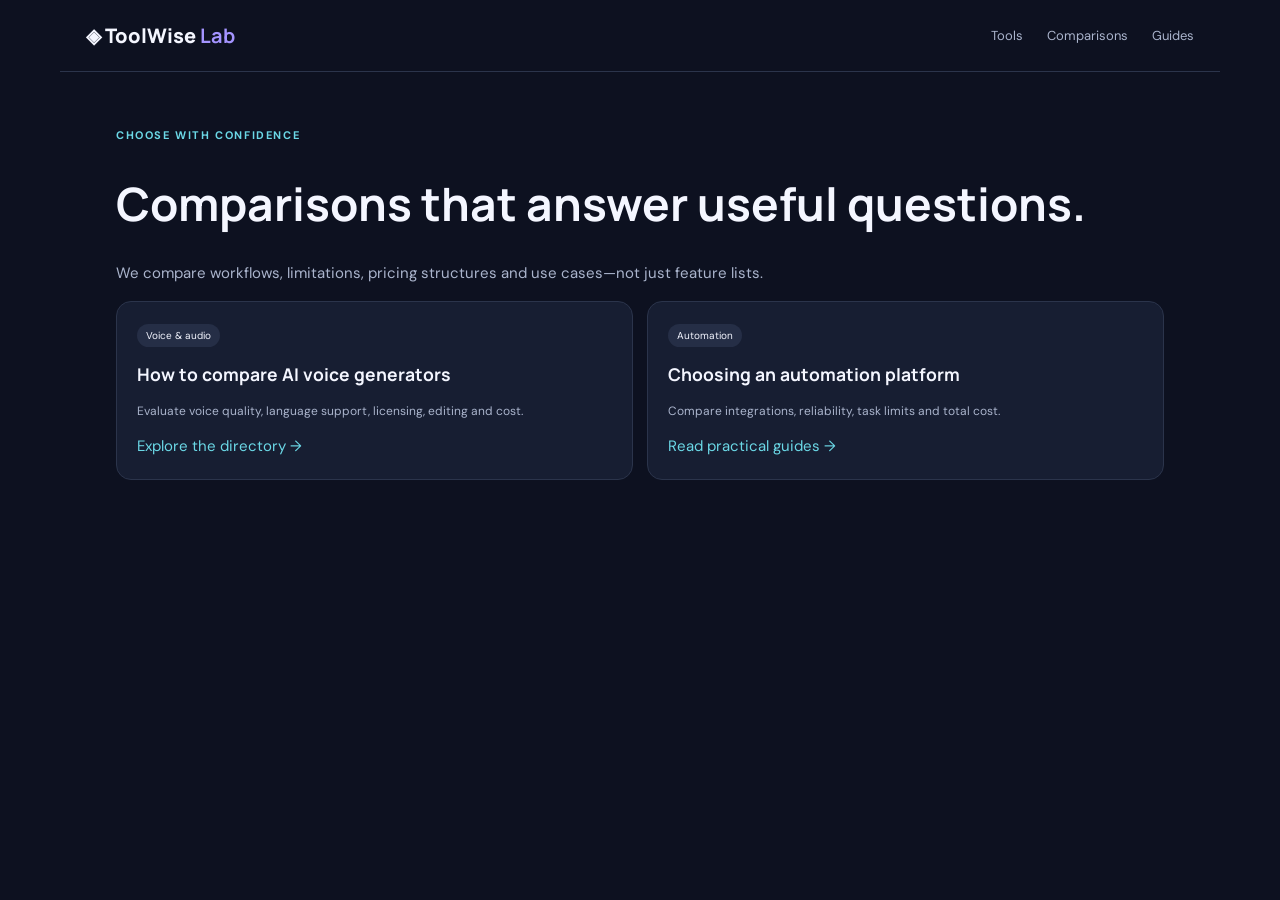
==== comparisons/index.html @ 9c136334 "Add ToolWise Lab content pages" ====
<!doctype html><html lang="en"><head><meta charset="utf-8"><meta name="viewport" content="width=device-width,initial-scale=1"><title>AI Software Comparisons — ToolWise Lab</title><link rel="stylesheet" href="../assets/css/style.css"></head><body><header><a class="brand" href="../index.html">◈ ToolWise <b>Lab</b></a><nav><a href="../tools/index.html">Tools</a><a href="index.html">Comparisons</a><a href="../guides/index.html">Guides</a></nav></header><main class="page"><span class="eyebrow">Choose with confidence</span><h1>Comparisons that answer useful questions.</h1><p>We compare workflows, limitations, pricing structures and use cases—not just feature lists.</p><div class="articlegrid"><article class="card"><span class="tag">Voice & audio</span><h3>How to compare AI voice generators</h3><p>Evaluate voice quality, language support, licensing, editing and cost.</p><a href="../tools/index.html">Explore the directory →</a></article><article class="card"><span class="tag">Automation</span><h3>Choosing an automation platform</h3><p>Compare integrations, reliability, task limits and total cost.</p><a href="../guides/index.html">Read practical guides →</a></article></div></main></body></html>
---- assets/css/style.css ----
@import url('https://fonts.googleapis.com/css2?family=DM+Sans:wght@400;600;700&family=Manrope:wght@600;700;800&display=swap');:root{--bg:#0d1120;--panel:#171e32;--text:#f4f6ff;--muted:#aab4cc;--line:#2b344b;--purple:#a494ff;--cyan:#6bd8e6}*{box-sizing:border-box}body{margin:0;background:var(--bg);color:var(--text);font:15px 'DM Sans',sans-serif;line-height:1.65}a{color:inherit;text-decoration:none}header,footer{max-width:1160px;margin:auto;padding:22px 26px;display:flex;justify-content:space-between;align-items:center;border-bottom:1px solid var(--line)}.brand{font:800 20px Manrope}.brand b,h1 em{color:var(--purple)}nav,footer div{display:flex;gap:24px;color:var(--muted);font-size:13px}.menu{display:none;background:none;color:white;border:0;font-size:24px}.hero{max-width:1160px;margin:auto;padding:80px 26px;min-height:470px;display:grid;grid-template-columns:1.1fr .9fr;align-items:center;gap:30px}.eyebrow{color:var(--cyan);font-size:11px;font-weight:700;text-transform:uppercase;letter-spacing:1.6px}h1,h2,h3{font-family:Manrope;line-height:1.15}h1{font-size:clamp(42px,6vw,68px)}h2{font-size:32px}p{color:var(--muted)}.btn{display:inline-block;margin-top:17px;padding:13px 18px;border-radius:10px;background:linear-gradient(110deg,#a494ff,#6bd8e6);color:#101426;font-weight:700}.hero-art{height:300px;display:grid;place-items:center;background:radial-gradient(ellipse,rgba(144,124,255,.2),transparent 65%)}.orb{width:150px;height:150px;border-radius:40px;background:linear-gradient(145deg,#33335f,#17233a);border:1px solid #7169ad;display:grid;place-content:center;text-align:center;font:800 52px Manrope;transform:rotate(-8deg)}.orb small{font:10px 'DM Sans';letter-spacing:4px;color:var(--cyan)}section:not(.hero){max-width:1160px;margin:auto;padding:45px 26px}.heading{display:flex;justify-content:space-between;align-items:end}.heading>a,.card a{color:var(--cyan)}.grid{display:grid;gap:14px}.four{grid-template-columns:repeat(4,1fr)}.tile,.card,.panel,.toolrow{background:var(--panel);border:1px solid var(--line);border-radius:15px;padding:20px}.tile{font-size:23px;color:var(--purple);min-height:140px}.tile b,.tile small{display:block}.tile b{font-size:14px;color:white;margin-top:12px}.tile small,.card p{font-size:12px;color:var(--muted)}.tag{font-size:10px;background:#252e46;padding:5px 9px;border-radius:20px}.note,.disclaimer{font-size:12px;color:var(--muted)}.callout{display:flex;justify-content:space-between;align-items:center;gap:25px;background:#1c203c;border-radius:18px;margin-bottom:60px!important}.page{max-width:1100px;margin:auto;padding:50px 26px}.page h1{font-size:46px}.panel{margin:15px 0}.panel li{color:var(--muted)}.search{width:100%;padding:13px;border-radius:9px;background:var(--panel);border:1px solid var(--line);color:white;font:inherit}.toolrow{margin:10px 0;display:flex;justify-content:space-between;gap:10px}.toolrow p{margin:3px 0;font-size:12px}.articlegrid{display:grid;grid-template-columns:repeat(2,1fr);gap:14px}.disclaimer{border-left:3px solid #ffb66e;padding:13px;background:#ffb66e10}footer{border-top:1px solid var(--line);border-bottom:0;flex-wrap:wrap}footer small{width:100%;color:#7f8aa5}@media(max-width:760px){.hero{grid-template-columns:1fr;padding-top:45px}.four{grid-template-columns:repeat(2,1fr)}.articlegrid{grid-template-columns:1fr}.menu{display:block}nav{display:none;position:absolute;top:65px;left:0;right:0;background:#171e32;padding:20px;flex-direction:column;z-index:3}nav.open{display:flex}.callout{align-items:flex-start;flex-direction:column}header{padding:17px 20px}.page{padding:35px 20px}footer div{flex-wrap:wrap}}@media(max-width:440px){.four{grid-template-columns:1fr}}
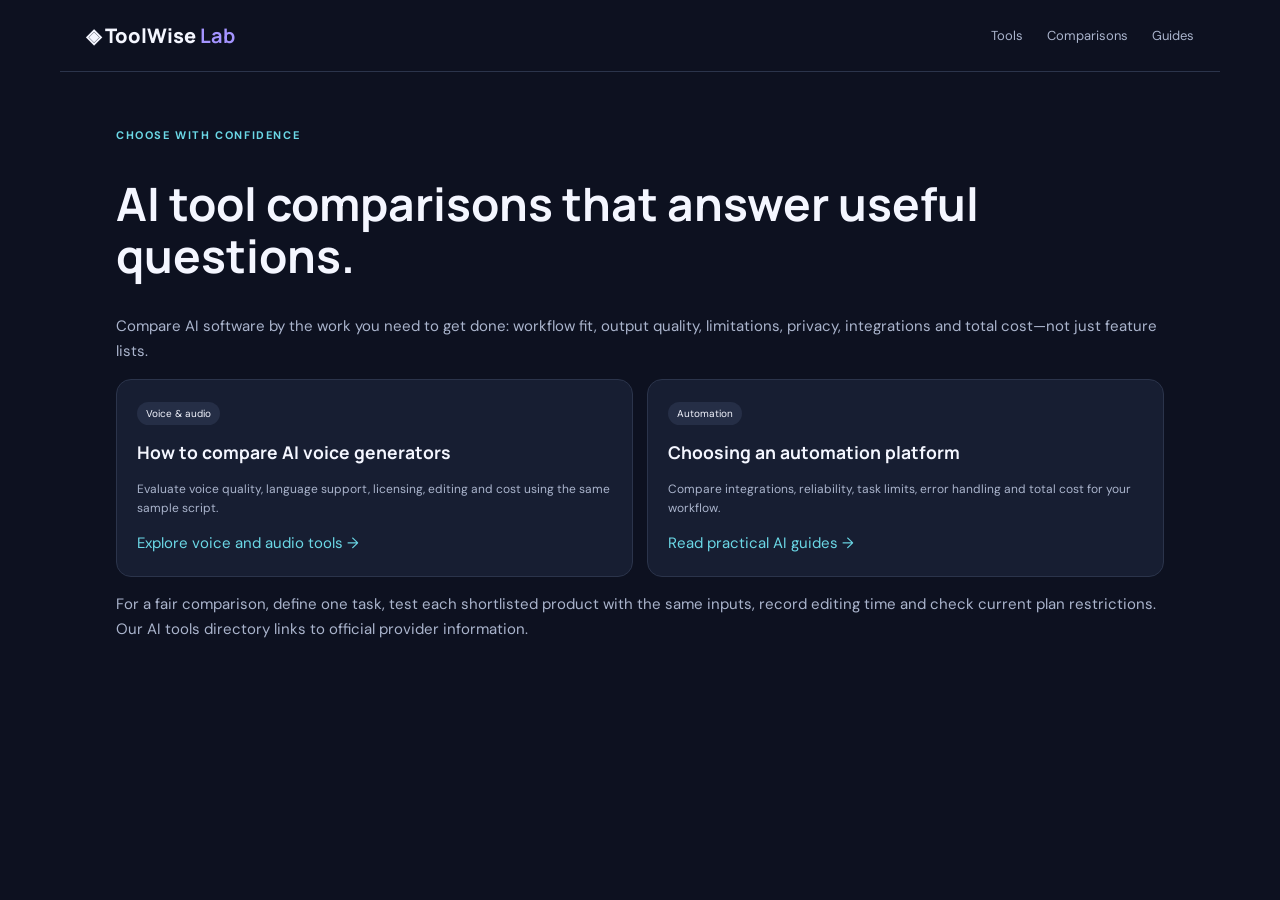
==== commit b7cb4fa4: "Improve SEO titles, descriptions and page content" ====
--- a/comparisons/index.html
+++ b/comparisons/index.html
@@ -1 +1 @@
-<!doctype html><html lang="en"><head><meta charset="utf-8"><meta name="viewport" content="width=device-width,initial-scale=1"><title>AI Software Comparisons — ToolWise Lab</title><link rel="stylesheet" href="../assets/css/style.css"></head><body><header><a class="brand" href="../index.html">◈ ToolWise <b>Lab</b></a><nav><a href="../tools/index.html">Tools</a><a href="index.html">Comparisons</a><a href="../guides/index.html">Guides</a></nav></header><main class="page"><span class="eyebrow">Choose with confidence</span><h1>Comparisons that answer useful questions.</h1><p>We compare workflows, limitations, pricing structures and use cases—not just feature lists.</p><div class="articlegrid"><article class="card"><span class="tag">Voice & audio</span><h3>How to compare AI voice generators</h3><p>Evaluate voice quality, language support, licensing, editing and cost.</p><a href="../tools/index.html">Explore the directory →</a></article><article class="card"><span class="tag">Automation</span><h3>Choosing an automation platform</h3><p>Compare integrations, reliability, task limits and total cost.</p><a href="../guides/index.html">Read practical guides →</a></article></div></main></body></html>+<!doctype html><html lang="en"><head><meta charset="utf-8"><meta name="viewport" content="width=device-width,initial-scale=1"><meta name="description" content="Learn how to compare AI tools by real-world tasks, output quality, privacy, integrations, usage limits and total cost before choosing software."><meta name="robots" content="index,follow"><title>AI Tool Comparisons: Choose Software with Confidence | ToolWise Lab</title><link rel="stylesheet" href="../assets/css/style.css"></head><body><header><a class="brand" href="../index.html">◈ ToolWise <b>Lab</b></a><nav><a href="../tools/index.html">Tools</a><a href="index.html">Comparisons</a><a href="../guides/index.html">Guides</a></nav></header><main class="page"><span class="eyebrow">Choose with confidence</span><h1>AI tool comparisons that answer useful questions.</h1><p>Compare AI software by the work you need to get done: workflow fit, output quality, limitations, privacy, integrations and total cost—not just feature lists.</p><div class="articlegrid"><article class="card"><span class="tag">Voice & audio</span><h3>How to compare AI voice generators</h3><p>Evaluate voice quality, language support, licensing, editing and cost using the same sample script.</p><a href="../tools/index.html">Explore voice and audio tools →</a></article><article class="card"><span class="tag">Automation</span><h3>Choosing an automation platform</h3><p>Compare integrations, reliability, task limits, error handling and total cost for your workflow.</p><a href="../guides/index.html">Read practical AI guides →</a></article></div><p>For a fair comparison, define one task, test each shortlisted product with the same inputs, record editing time and check current plan restrictions. Our <a href="../tools/index.html">AI tools directory</a> links to official provider information.</p></main></body></html>
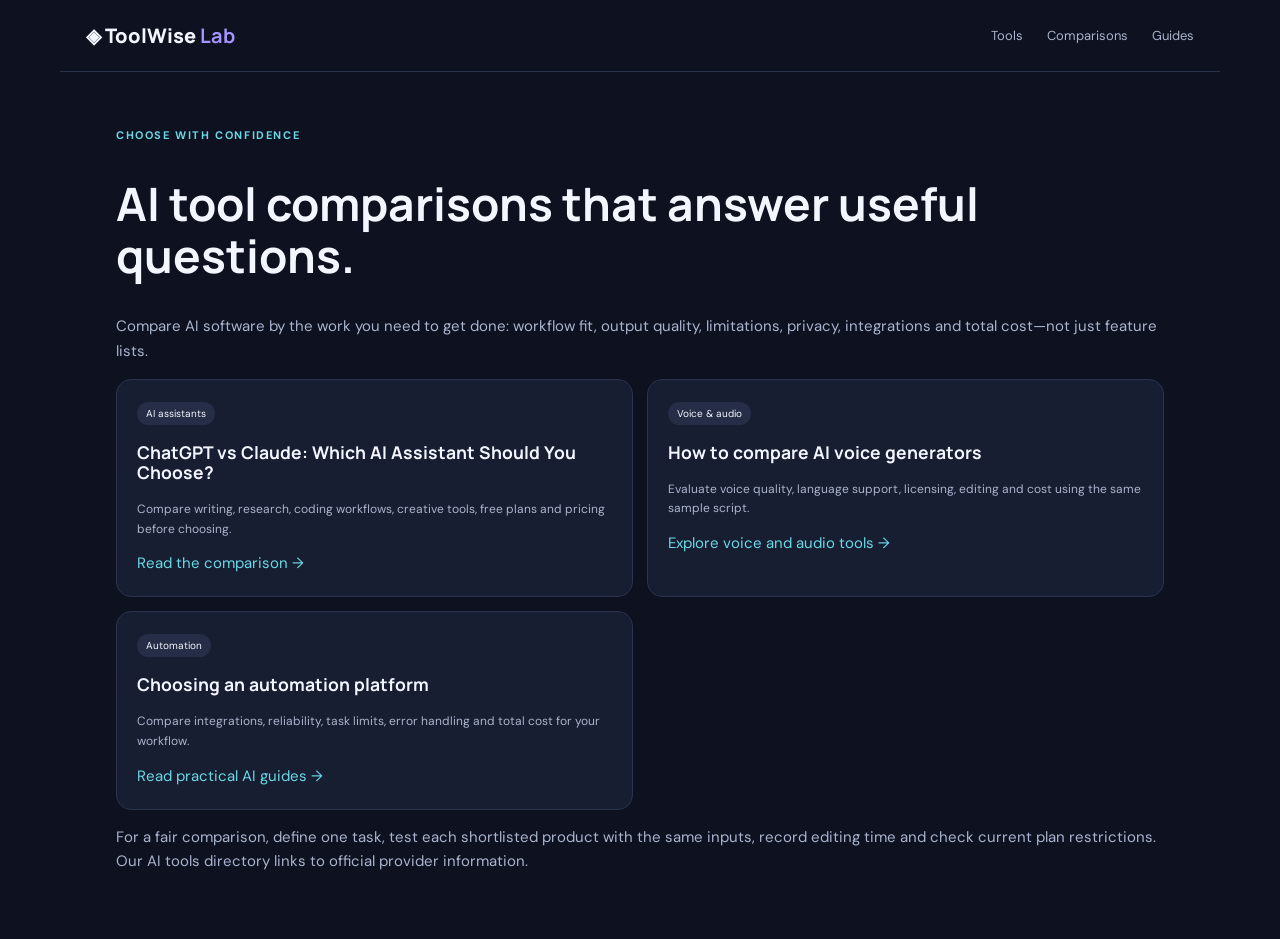
==== commit 7dc59d28: "Link ChatGPT vs Claude comparison" ====
--- a/comparisons/index.html
+++ b/comparisons/index.html
@@ -1 +1 @@
-<!doctype html><html lang="en"><head><meta charset="utf-8"><meta name="viewport" content="width=device-width,initial-scale=1"><meta name="description" content="Learn how to compare AI tools by real-world tasks, output quality, privacy, integrations, usage limits and total cost before choosing software."><meta name="robots" content="index,follow"><title>AI Tool Comparisons: Choose Software with Confidence | ToolWise Lab</title><link rel="stylesheet" href="../assets/css/style.css"></head><body><header><a class="brand" href="../index.html">◈ ToolWise <b>Lab</b></a><nav><a href="../tools/index.html">Tools</a><a href="index.html">Comparisons</a><a href="../guides/index.html">Guides</a></nav></header><main class="page"><span class="eyebrow">Choose with confidence</span><h1>AI tool comparisons that answer useful questions.</h1><p>Compare AI software by the work you need to get done: workflow fit, output quality, limitations, privacy, integrations and total cost—not just feature lists.</p><div class="articlegrid"><article class="card"><span class="tag">Voice & audio</span><h3>How to compare AI voice generators</h3><p>Evaluate voice quality, language support, licensing, editing and cost using the same sample script.</p><a href="../tools/index.html">Explore voice and audio tools →</a></article><article class="card"><span class="tag">Automation</span><h3>Choosing an automation platform</h3><p>Compare integrations, reliability, task limits, error handling and total cost for your workflow.</p><a href="../guides/index.html">Read practical AI guides →</a></article></div><p>For a fair comparison, define one task, test each shortlisted product with the same inputs, record editing time and check current plan restrictions. Our <a href="../tools/index.html">AI tools directory</a> links to official provider information.</p></main></body></html>+<!doctype html><html lang="en"><head><meta charset="utf-8"><meta name="viewport" content="width=device-width,initial-scale=1"><meta name="description" content="Learn how to compare AI tools by real-world tasks, output quality, privacy, integrations, usage limits and total cost before choosing software."><meta name="robots" content="index,follow"><title>AI Tool Comparisons: Choose Software with Confidence | ToolWise Lab</title><link rel="stylesheet" href="../assets/css/style.css"></head><body><header><a class="brand" href="../index.html">◈ ToolWise <b>Lab</b></a><nav><a href="../tools/index.html">Tools</a><a href="index.html">Comparisons</a><a href="../guides/index.html">Guides</a></nav></header><main class="page"><span class="eyebrow">Choose with confidence</span><h1>AI tool comparisons that answer useful questions.</h1><p>Compare AI software by the work you need to get done: workflow fit, output quality, limitations, privacy, integrations and total cost—not just feature lists.</p><div class="articlegrid"><article class="card"><span class="tag">AI assistants</span><h3>ChatGPT vs Claude: Which AI Assistant Should You Choose?</h3><p>Compare writing, research, coding workflows, creative tools, free plans and pricing before choosing.</p><a href="chatgpt-vs-claude.html">Read the comparison →</a></article><article class="card"><span class="tag">Voice & audio</span><h3>How to compare AI voice generators</h3><p>Evaluate voice quality, language support, licensing, editing and cost using the same sample script.</p><a href="../tools/index.html">Explore voice and audio tools →</a></article><article class="card"><span class="tag">Automation</span><h3>Choosing an automation platform</h3><p>Compare integrations, reliability, task limits, error handling and total cost for your workflow.</p><a href="../guides/index.html">Read practical AI guides →</a></article></div><p>For a fair comparison, define one task, test each shortlisted product with the same inputs, record editing time and check current plan restrictions. Our <a href="../tools/index.html">AI tools directory</a> links to official provider information.</p></main></body></html>
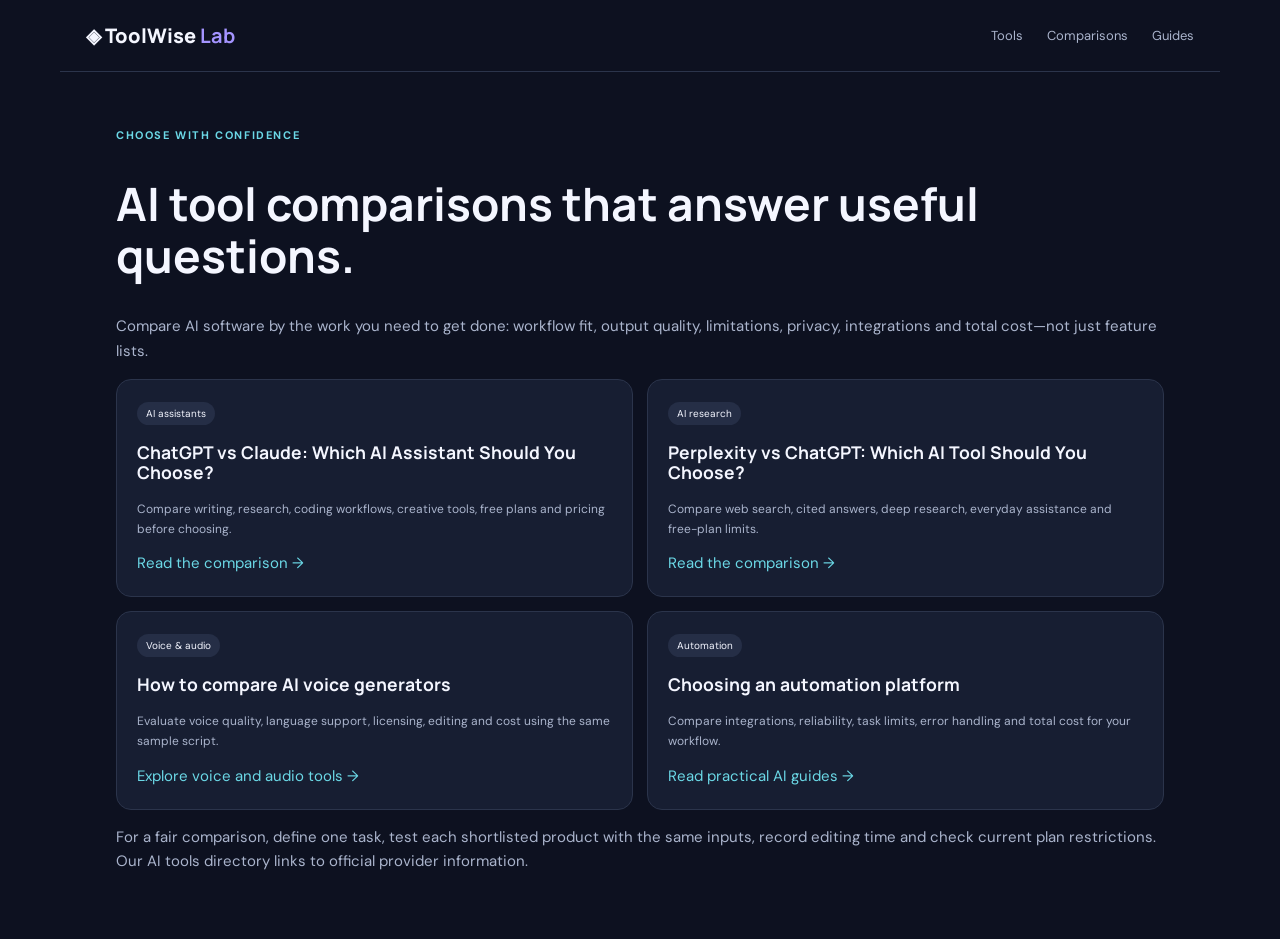
==== commit c3d2b1a1: "Link Perplexity vs ChatGPT comparison" ====
--- a/comparisons/index.html
+++ b/comparisons/index.html
@@ -1 +1 @@
-<!doctype html><html lang="en"><head><meta charset="utf-8"><meta name="viewport" content="width=device-width,initial-scale=1"><meta name="description" content="Learn how to compare AI tools by real-world tasks, output quality, privacy, integrations, usage limits and total cost before choosing software."><meta name="robots" content="index,follow"><title>AI Tool Comparisons: Choose Software with Confidence | ToolWise Lab</title><link rel="stylesheet" href="../assets/css/style.css"></head><body><header><a class="brand" href="../index.html">◈ ToolWise <b>Lab</b></a><nav><a href="../tools/index.html">Tools</a><a href="index.html">Comparisons</a><a href="../guides/index.html">Guides</a></nav></header><main class="page"><span class="eyebrow">Choose with confidence</span><h1>AI tool comparisons that answer useful questions.</h1><p>Compare AI software by the work you need to get done: workflow fit, output quality, limitations, privacy, integrations and total cost—not just feature lists.</p><div class="articlegrid"><article class="card"><span class="tag">AI assistants</span><h3>ChatGPT vs Claude: Which AI Assistant Should You Choose?</h3><p>Compare writing, research, coding workflows, creative tools, free plans and pricing before choosing.</p><a href="chatgpt-vs-claude.html">Read the comparison →</a></article><article class="card"><span class="tag">Voice & audio</span><h3>How to compare AI voice generators</h3><p>Evaluate voice quality, language support, licensing, editing and cost using the same sample script.</p><a href="../tools/index.html">Explore voice and audio tools →</a></article><article class="card"><span class="tag">Automation</span><h3>Choosing an automation platform</h3><p>Compare integrations, reliability, task limits, error handling and total cost for your workflow.</p><a href="../guides/index.html">Read practical AI guides →</a></article></div><p>For a fair comparison, define one task, test each shortlisted product with the same inputs, record editing time and check current plan restrictions. Our <a href="../tools/index.html">AI tools directory</a> links to official provider information.</p></main></body></html>+<!doctype html><html lang="en"><head><meta charset="utf-8"><meta name="viewport" content="width=device-width,initial-scale=1"><meta name="description" content="Learn how to compare AI tools by real-world tasks, output quality, privacy, integrations, usage limits and total cost before choosing software."><meta name="robots" content="index,follow"><link rel="canonical" href="https://lausan05.github.io/toolwise-lab/comparisons/"><meta property="og:type" content="website"><meta property="og:title" content="AI Tool Comparisons: Choose Software with Confidence | ToolWise Lab"><meta property="og:description" content="Learn how to compare AI tools by real-world tasks, output quality, privacy, integrations, usage limits and total cost before choosing software."><meta property="og:url" content="https://lausan05.github.io/toolwise-lab/comparisons/"><meta property="og:site_name" content="ToolWise Lab"><meta name="twitter:card" content="summary"><meta name="twitter:title" content="AI Tool Comparisons: Choose Software with Confidence | ToolWise Lab"><meta name="twitter:description" content="Learn how to compare AI tools by real-world tasks, output quality, privacy, integrations, usage limits and total cost before choosing software."><title>AI Tool Comparisons: Choose Software with Confidence | ToolWise Lab</title><link rel="stylesheet" href="../assets/css/style.css"></head><body><header><a class="brand" href="../index.html">◈ ToolWise <b>Lab</b></a><nav><a href="../tools/index.html">Tools</a><a href="index.html">Comparisons</a><a href="../guides/index.html">Guides</a></nav></header><main class="page"><span class="eyebrow">Choose with confidence</span><h1>AI tool comparisons that answer useful questions.</h1><p>Compare AI software by the work you need to get done: workflow fit, output quality, limitations, privacy, integrations and total cost—not just feature lists.</p><div class="articlegrid"><article class="card"><span class="tag">AI assistants</span><h3>ChatGPT vs Claude: Which AI Assistant Should You Choose?</h3><p>Compare writing, research, coding workflows, creative tools, free plans and pricing before choosing.</p><a href="chatgpt-vs-claude.html">Read the comparison →</a></article><article class="card"><span class="tag">AI research</span><h3>Perplexity vs ChatGPT: Which AI Tool Should You Choose?</h3><p>Compare web search, cited answers, deep research, everyday assistance and free-plan limits.</p><a href="perplexity-vs-chatgpt.html">Read the comparison →</a></article><article class="card"><span class="tag">Voice & audio</span><h3>How to compare AI voice generators</h3><p>Evaluate voice quality, language support, licensing, editing and cost using the same sample script.</p><a href="../tools/index.html">Explore voice and audio tools →</a></article><article class="card"><span class="tag">Automation</span><h3>Choosing an automation platform</h3><p>Compare integrations, reliability, task limits, error handling and total cost for your workflow.</p><a href="../guides/index.html">Read practical AI guides →</a></article></div><p>For a fair comparison, define one task, test each shortlisted product with the same inputs, record editing time and check current plan restrictions. Our <a href="../tools/index.html">AI tools directory</a> links to official provider information.</p></main></body></html>
--- a/assets/css/style.css
+++ b/assets/css/style.css
@@ -1 +1,124 @@
-@import url('https://fonts.googleapis.com/css2?family=DM+Sans:wght@400;600;700&family=Manrope:wght@600;700;800&display=swap');:root{--bg:#0d1120;--panel:#171e32;--text:#f4f6ff;--muted:#aab4cc;--line:#2b344b;--purple:#a494ff;--cyan:#6bd8e6}*{box-sizing:border-box}body{margin:0;background:var(--bg);color:var(--text);font:15px 'DM Sans',sans-serif;line-height:1.65}a{color:inherit;text-decoration:none}header,footer{max-width:1160px;margin:auto;padding:22px 26px;display:flex;justify-content:space-between;align-items:center;border-bottom:1px solid var(--line)}.brand{font:800 20px Manrope}.brand b,h1 em{color:var(--purple)}nav,footer div{display:flex;gap:24px;color:var(--muted);font-size:13px}.menu{display:none;background:none;color:white;border:0;font-size:24px}.hero{max-width:1160px;margin:auto;padding:80px 26px;min-height:470px;display:grid;grid-template-columns:1.1fr .9fr;align-items:center;gap:30px}.eyebrow{color:var(--cyan);font-size:11px;font-weight:700;text-transform:uppercase;letter-spacing:1.6px}h1,h2,h3{font-family:Manrope;line-height:1.15}h1{font-size:clamp(42px,6vw,68px)}h2{font-size:32px}p{color:var(--muted)}.btn{display:inline-block;margin-top:17px;padding:13px 18px;border-radius:10px;background:linear-gradient(110deg,#a494ff,#6bd8e6);color:#101426;font-weight:700}.hero-art{height:300px;display:grid;place-items:center;background:radial-gradient(ellipse,rgba(144,124,255,.2),transparent 65%)}.orb{width:150px;height:150px;border-radius:40px;background:linear-gradient(145deg,#33335f,#17233a);border:1px solid #7169ad;display:grid;place-content:center;text-align:center;font:800 52px Manrope;transform:rotate(-8deg)}.orb small{font:10px 'DM Sans';letter-spacing:4px;color:var(--cyan)}section:not(.hero){max-width:1160px;margin:auto;padding:45px 26px}.heading{display:flex;justify-content:space-between;align-items:end}.heading>a,.card a{color:var(--cyan)}.grid{display:grid;gap:14px}.four{grid-template-columns:repeat(4,1fr)}.tile,.card,.panel,.toolrow{background:var(--panel);border:1px solid var(--line);border-radius:15px;padding:20px}.tile{font-size:23px;color:var(--purple);min-height:140px}.tile b,.tile small{display:block}.tile b{font-size:14px;color:white;margin-top:12px}.tile small,.card p{font-size:12px;color:var(--muted)}.tag{font-size:10px;background:#252e46;padding:5px 9px;border-radius:20px}.note,.disclaimer{font-size:12px;color:var(--muted)}.callout{display:flex;justify-content:space-between;align-items:center;gap:25px;background:#1c203c;border-radius:18px;margin-bottom:60px!important}.page{max-width:1100px;margin:auto;padding:50px 26px}.page h1{font-size:46px}.panel{margin:15px 0}.panel li{color:var(--muted)}.search{width:100%;padding:13px;border-radius:9px;background:var(--panel);border:1px solid var(--line);color:white;font:inherit}.toolrow{margin:10px 0;display:flex;justify-content:space-between;gap:10px}.toolrow p{margin:3px 0;font-size:12px}.articlegrid{display:grid;grid-template-columns:repeat(2,1fr);gap:14px}.disclaimer{border-left:3px solid #ffb66e;padding:13px;background:#ffb66e10}footer{border-top:1px solid var(--line);border-bottom:0;flex-wrap:wrap}footer small{width:100%;color:#7f8aa5}@media(max-width:760px){.hero{grid-template-columns:1fr;padding-top:45px}.four{grid-template-columns:repeat(2,1fr)}.articlegrid{grid-template-columns:1fr}.menu{display:block}nav{display:none;position:absolute;top:65px;left:0;right:0;background:#171e32;padding:20px;flex-direction:column;z-index:3}nav.open{display:flex}.callout{align-items:flex-start;flex-direction:column}header{padding:17px 20px}.page{padding:35px 20px}footer div{flex-wrap:wrap}}@media(max-width:440px){.four{grid-template-columns:1fr}}+@import url('https://fonts.googleapis.com/css2?family=DM+Sans:wght@400;600;700&family=Manrope:wght@600;700;800&display=swap');:root{--bg:#0d1120;--panel:#171e32;--text:#f4f6ff;--muted:#aab4cc;--line:#2b344b;--purple:#a494ff;--cyan:#6bd8e6}*{box-sizing:border-box}body{margin:0;background:var(--bg);color:var(--text);font:15px 'DM Sans',sans-serif;line-height:1.65}a{color:inherit;text-decoration:none}header,footer{max-width:1160px;margin:auto;padding:22px 26px;display:flex;justify-content:space-between;align-items:center;border-bottom:1px solid var(--line)}.brand{font:800 20px Manrope}.brand b,h1 em{color:var(--purple)}nav,footer div{display:flex;gap:24px;color:var(--muted);font-size:13px}.menu{display:none;background:none;color:white;border:0;font-size:24px}.hero{max-width:1160px;margin:auto;padding:80px 26px;min-height:470px;display:grid;grid-template-columns:1.1fr .9fr;align-items:center;gap:30px}.eyebrow{color:var(--cyan);font-size:11px;font-weight:700;text-transform:uppercase;letter-spacing:1.6px}h1,h2,h3{font-family:Manrope;line-height:1.15}h1{font-size:clamp(42px,6vw,68px)}h2{font-size:32px}p{color:var(--muted)}.btn{display:inline-block;margin-top:17px;padding:13px 18px;border-radius:10px;background:linear-gradient(110deg,#a494ff,#6bd8e6);color:#101426;font-weight:700}.hero-art{height:300px;display:grid;place-items:center;background:radial-gradient(ellipse,rgba(144,124,255,.2),transparent 65%)}.orb{width:150px;height:150px;border-radius:40px;background:linear-gradient(145deg,#33335f,#17233a);border:1px solid #7169ad;display:grid;place-content:center;text-align:center;font:800 52px Manrope;transform:rotate(-8deg)}.orb small{font:10px 'DM Sans';letter-spacing:4px;color:var(--cyan)}section:not(.hero){max-width:1160px;margin:auto;padding:45px 26px}.heading{display:flex;justify-content:space-between;align-items:end}.heading>a,.card a{color:var(--cyan)}.grid{display:grid;gap:14px}.four{grid-template-columns:repeat(4,1fr)}.tile,.card,.panel,.toolrow{background:var(--panel);border:1px solid var(--line);border-radius:15px;padding:20px}.tile{font-size:23px;color:var(--purple);min-height:140px}.tile b,.tile small{display:block}.tile b{font-size:14px;color:white;margin-top:12px}.tile small,.card p{font-size:12px;color:var(--muted)}.tag{font-size:10px;background:#252e46;padding:5px 9px;border-radius:20px}.note,.disclaimer{font-size:12px;color:var(--muted)}.callout{display:flex;justify-content:space-between;align-items:center;gap:20px;padding:16px 24px!important;background:#1c203c;border-radius:18px;margin-bottom:32px!important}.callout h2{font-size:26px;margin:5px 0}.callout p{font-size:13px;margin:5px 0}.callout .btn{margin-top:0;flex:0 0 auto}.page{max-width:1100px;margin:auto;padding:50px 26px}.page h1{font-size:46px}.panel{margin:15px 0}.panel li{color:var(--muted)}.search{width:100%;padding:13px;border-radius:9px;background:var(--panel);border:1px solid var(--line);color:white;font:inherit}.toolrow{margin:10px 0;display:flex;justify-content:space-between;gap:10px}.toolrow p{margin:3px 0;font-size:12px}.articlegrid{display:grid;grid-template-columns:repeat(2,1fr);gap:14px}.disclaimer{border-left:3px solid #ffb66e;padding:13px;background:#ffb66e10}footer{border-top:1px solid var(--line);border-bottom:0;flex-wrap:wrap}footer small{width:100%;color:#7f8aa5}@media(max-width:760px){.hero{grid-template-columns:1fr;padding-top:45px}.four{grid-template-columns:repeat(2,1fr)}.articlegrid{grid-template-columns:1fr}.menu{display:block}nav{display:none;position:absolute;top:65px;left:0;right:0;background:#171e32;padding:20px;flex-direction:column;z-index:3}nav.open{display:flex}.callout{align-items:flex-start;flex-direction:column}header{padding:17px 20px}.page{padding:35px 20px}footer div{flex-wrap:wrap}}@media(max-width:440px){.four{grid-template-columns:1fr}}
+
+/* Editorial comparison page */
+.comparison-page{max-width:1040px;padding-top:38px}
+.comparison-page .compare-hero{position:relative;overflow:hidden;padding:38px 34px;margin:18px 0 24px;border:1px solid #41456d;border-radius:24px;background:radial-gradient(circle at 88% 12%,rgba(107,216,230,.18),transparent 28%),radial-gradient(circle at 10% 100%,rgba(164,148,255,.2),transparent 36%),linear-gradient(135deg,#1c2440,#171b32 72%);box-shadow:0 20px 60px #05081466}
+.comparison-page .compare-hero:after{content:"";position:absolute;width:190px;height:190px;border:1px solid #a494ff55;border-radius:50%;right:-48px;bottom:-100px;box-shadow:0 0 0 22px #a494ff0b,0 0 0 45px #6bd8e608}
+.comparison-page .compare-hero h1{max-width:760px;font-size:clamp(36px,5vw,56px);margin:14px 0}
+.comparison-page .compare-hero p{max-width:760px;font-size:16px}
+.comparison-page .brand-pills{display:flex;gap:10px;flex-wrap:wrap;margin:22px 0 4px}
+.comparison-page .brand-pills span{border:1px solid #ffffff24;background:#ffffff0b;border-radius:999px;padding:7px 13px;font-size:12px;font-weight:700;color:#f4f6ff}
+.comparison-page .brand-pills b{color:var(--cyan);padding:0 5px}
+.comparison-page .quick-panel{padding:26px 28px;border-color:#655c9c;background:linear-gradient(135deg,#242746,#171e32)}
+.comparison-page .quick-panel h2{margin-top:0}
+.comparison-page .quick-grid{display:grid;grid-template-columns:repeat(3,1fr);gap:12px;margin-top:18px}
+.comparison-page .quick-pick{padding:16px;border:1px solid #ffffff18;border-radius:14px;background:#ffffff08}
+.comparison-page .quick-pick strong{display:block;color:#fff;margin-bottom:6px}
+.comparison-page .quick-pick p{font-size:13px;margin:0}
+.comparison-page .section-heading{display:flex;align-items:center;gap:12px;margin:42px 0 16px}
+.comparison-page .section-heading .number{flex:0 0 38px;height:38px;display:grid;place-items:center;border-radius:12px;background:linear-gradient(135deg,#a494ff,#6bd8e6);color:#101426;font-weight:800}
+.comparison-page h2{margin-bottom:12px}
+.comparison-page table{width:100%;border-collapse:separate;border-spacing:0;overflow:hidden;border:1px solid var(--line);border-radius:15px;background:#151c2e;font-size:13px}
+.comparison-page th{background:#252b49;color:#f6f5ff;text-align:left;font-family:Manrope;font-size:12px}
+.comparison-page td,.comparison-page th{padding:14px 15px;border-bottom:1px solid var(--line);vertical-align:top}
+.comparison-page tr:last-child td{border-bottom:0}
+.comparison-page td:first-child{color:#fff;font-weight:700;min-width:145px}
+.comparison-page tbody tr:hover{background:#ffffff06}
+.comparison-page .tip-card{padding:20px 22px;margin:18px 0;border-radius:15px;background:#6bd8e60c;border:1px solid #6bd8e633}
+.comparison-page .tip-card strong{color:var(--cyan)}
+.comparison-page .verdict-card{padding:26px;border-radius:18px;border:1px solid #6bd8e655;background:linear-gradient(120deg,#202944,#1b2940)}
+.comparison-page .verdict-card h2{margin-top:0}
+.comparison-page .official-links{display:grid;grid-template-columns:repeat(2,1fr);gap:10px}
+.comparison-page .official-links a{display:block;padding:14px 16px;border-radius:12px;background:#ffffff09;border:1px solid var(--line);color:var(--cyan);font-weight:700}
+.comparison-page a{ text-decoration:underline;text-decoration-color:#6bd8e655;text-underline-offset:3px}
+.comparison-page .disclaimer{margin-top:28px;border-radius:12px}
+@media(max-width:700px){.comparison-page .compare-hero{padding:26px 21px}.comparison-page .quick-grid{grid-template-columns:1fr}.comparison-page table{display:block;overflow-x:auto;white-space:normal}.comparison-page td,.comparison-page th{min-width:150px}.comparison-page .official-links{grid-template-columns:1fr}.comparison-page .section-heading{margin-top:32px}}
+
+
+/* Comparison brand marks */
+.comparison-page .brand-pills .brand-pill{display:inline-flex;align-items:center;gap:9px;padding:9px 16px;background:#ffffff10;border:1px solid #ffffff30}
+.comparison-page .brand-pill img{display:block;width:24px;height:24px;object-fit:contain}
+.comparison-page .brand-pill strong{font-size:13px;color:#fff}
+.comparison-page .brand-pills .versus-mark{align-self:center;font-size:12px;letter-spacing:1px}
+
+
+/* Original visual workflow illustrations */
+.comparison-page .visual-tour{max-width:none;margin:30px 0 42px;padding:26px 0}
+.comparison-page .visual-tour-heading{margin-bottom:18px}
+.comparison-page .visual-tour-heading h2{margin:8px 0}
+.comparison-page .visual-tour-heading p{font-size:13px;max-width:700px}
+.comparison-page .visual-tour-grid{display:grid;grid-template-columns:repeat(2,minmax(0,1fr));gap:18px}
+.comparison-page .visual-card{margin:0;overflow:hidden;border:1px solid var(--line);border-radius:18px;background:linear-gradient(145deg,#1b2540,#151b2d);box-shadow:0 14px 34px #05081455}
+.comparison-page .visual-card img{display:block;width:100%;height:auto;aspect-ratio:720/440;object-fit:cover}
+.comparison-page .visual-card figcaption{display:flex;flex-direction:column;gap:4px;padding:16px 18px}
+.comparison-page .visual-card figcaption strong{font:700 17px Manrope;color:#fff}
+.comparison-page .visual-card figcaption span{font-size:13px;color:var(--muted)}
+@media(max-width:700px){.comparison-page .visual-tour-grid{grid-template-columns:1fr}}
+
+
+/* Reliable local hero marks: no third-party logo image requests */
+.comparison-page .brand-pills .brand-mark{display:inline-flex;align-items:center;justify-content:center;width:24px;height:24px;border-radius:50%;font-size:22px;line-height:1;font-family:Arial,sans-serif}
+.comparison-page .brand-pills .chatgpt-mark{color:#b7f2df;text-shadow:0 0 14px #5ce0bd88}
+.comparison-page .brand-pills .claude-mark{color:#f3b18e;text-shadow:0 0 14px #e99a7188}
+
+
+/* Clickable assistant symbols and jump-to descriptions */
+.comparison-page .brand-pills a.brand-pill{text-decoration:none;cursor:pointer;transition:transform .18s ease,border-color .18s ease,background .18s ease}
+.comparison-page .brand-pills a.brand-pill:hover,.comparison-page .brand-pills a.brand-pill:focus-visible{transform:translateY(-3px);border-color:#7cddf1;background:#ffffff18;outline:2px solid #6bd8e6;outline-offset:3px}
+.comparison-page .jump-hint{font-size:10px;color:#9eabc8;letter-spacing:.3px}
+.comparison-page .assistant-profiles{margin:34px 0 42px;scroll-margin-top:24px}
+.comparison-page .assistant-profile-grid{display:grid;grid-template-columns:repeat(2,minmax(0,1fr));gap:18px}
+.comparison-page .assistant-profile{scroll-margin-top:28px;padding:24px;border:1px solid var(--line);border-radius:18px;background:linear-gradient(145deg,#1c2944,#151b2d);box-shadow:0 12px 30px #05081444}
+.comparison-page .assistant-profile h3{margin:12px 0 8px;font-size:21px;color:#fff}
+.comparison-page .assistant-profile p{font-size:14px;line-height:1.75}
+.comparison-page .assistant-profile a{display:inline-block;margin-top:8px;color:#75ddeb;font-weight:700;text-decoration:none}
+.comparison-page .assistant-profile a:hover{text-decoration:underline}
+.comparison-page .profile-symbol{font-size:32px;line-height:1}
+@media(max-width:700px){.comparison-page .assistant-profile-grid{grid-template-columns:1fr}}
+
+
+/* Keep directory category labels compact at the right of each tool row */
+.toolrow{align-items:flex-start}
+.toolrow>.tag{align-self:flex-start;display:inline-flex;align-items:center;justify-content:center;flex:0 0 auto;width:auto;min-width:0;height:auto;min-height:0;white-space:nowrap;line-height:1.4;padding:7px 11px;border-radius:999px}
+
+
+/* Tool directory: branded visual cards with stable local monograms */
+.page .toolrow.tool-card{display:grid;grid-template-columns:58px minmax(0,1fr) auto;align-items:center;gap:17px;padding:19px 20px;margin:12px 0;min-height:118px;transition:transform .18s ease,border-color .18s ease,box-shadow .18s ease}
+.page .toolrow.tool-card:hover{transform:translateY(-2px);border-color:#65749a;box-shadow:0 12px 28px #05081455}
+.tool-card .tool-mark{width:54px;height:54px;display:grid;place-items:center;border-radius:16px;font:800 27px Manrope;background:#27324d;color:#fff;box-shadow:inset 0 0 0 1px #ffffff16}
+.tool-card .mark-chatgpt{color:#a9f0d9;background:#153d3a}
+.tool-card .mark-eleven{color:#fff;background:#342d58}
+.tool-card .mark-synthesia{color:#fff;background:#354b77}
+.tool-card .mark-zapier{color:#ffb16c;background:#47352c}
+.tool-card .mark-canva{color:#fff;background:linear-gradient(135deg,#3978e8,#8056db);font-style:italic}
+.tool-card .mark-claude{color:#f3b18e;background:#49342f}
+.tool-card .mark-copilot{color:#b6d8ff;background:#263c5d}
+.tool-card .mark-cursor{color:#f4f6ff;background:#343b4d;font-size:22px}
+.tool-card .tool-info{min-width:0}
+.tool-card .tool-info>b{font:800 16px Manrope;color:#fff}
+.tool-card .tool-info p{margin:5px 0 7px;font-size:13px;line-height:1.55}
+.tool-card .tool-info a{font-size:12px;color:var(--cyan);font-weight:700}
+.tool-card .tool-info a:hover{text-decoration:underline}
+.tool-card>.tag{justify-self:end}
+@media(max-width:600px){.page .toolrow.tool-card{grid-template-columns:46px minmax(0,1fr);gap:12px;padding:15px;min-height:0}.tool-card .tool-mark{width:44px;height:44px;border-radius:13px;font-size:23px}.tool-card>.tag{grid-column:2;justify-self:start;margin-top:-5px}.tool-card .tool-info p{font-size:12px}}
+
+
+/* Refined, compact tool directory layout */
+.tools-directory .tool-list{display:grid;gap:12px;margin-top:20px}
+.tools-directory .toolrow.tool-card{display:grid;grid-template-columns:46px minmax(0,1fr) auto;align-items:center;gap:15px;margin:0;padding:17px 19px;min-height:0;border-radius:13px;transition:border-color .18s ease,background .18s ease}
+.tools-directory .toolrow.tool-card:hover{border-color:#465474;background:#1a233a}
+.tools-directory .tool-mark{width:42px;height:42px;display:grid;place-items:center;border-radius:12px;font:700 21px Manrope;background:#27324a;color:#e9edff}
+.tools-directory .mark-chatgpt{color:#a9e8d4}.tools-directory .mark-eleven{color:#d7c7ff}.tools-directory .mark-synthesia{color:#b8d7ff}.tools-directory .mark-zapier{color:#ffc28d}.tools-directory .mark-canva{color:#c8c5ff}.tools-directory .mark-claude{color:#f1b99b}.tools-directory .mark-copilot{color:#b8d9ff}.tools-directory .mark-cursor{color:#fff}
+.tools-directory .tool-info{min-width:0}
+.tools-directory .tool-info>b{font:700 15px Manrope;color:#f4f6ff}
+.tools-directory .tool-info p{margin:3px 0 5px;font-size:12px;line-height:1.5}
+.tools-directory .tool-info a{font-size:12px;color:var(--cyan);font-weight:600}
+.tools-directory .tool-info a:hover{text-decoration:underline}
+.tools-directory .toolrow>.tag{align-self:center;justify-self:end;font-size:10px;padding:5px 9px;border-radius:20px;white-space:nowrap}
+@media(max-width:600px){.tools-directory .toolrow.tool-card{grid-template-columns:38px minmax(0,1fr);gap:11px;padding:14px}.tools-directory .tool-mark{width:36px;height:36px;font-size:19px}.tools-directory .toolrow>.tag{grid-column:2;justify-self:start;margin-top:-2px}}
+
+
+/* Simplified directory cards without decorative symbols */
+.tools-directory .toolrow.tool-card{grid-template-columns:minmax(0,1fr) auto;gap:16px;padding:17px 19px}
+.tools-directory .tool-mark{display:none}
+@media(max-width:600px){.tools-directory .toolrow.tool-card{grid-template-columns:minmax(0,1fr) auto;gap:10px;padding:14px}.tools-directory .toolrow>.tag{grid-column:auto;justify-self:end;margin:0}}
